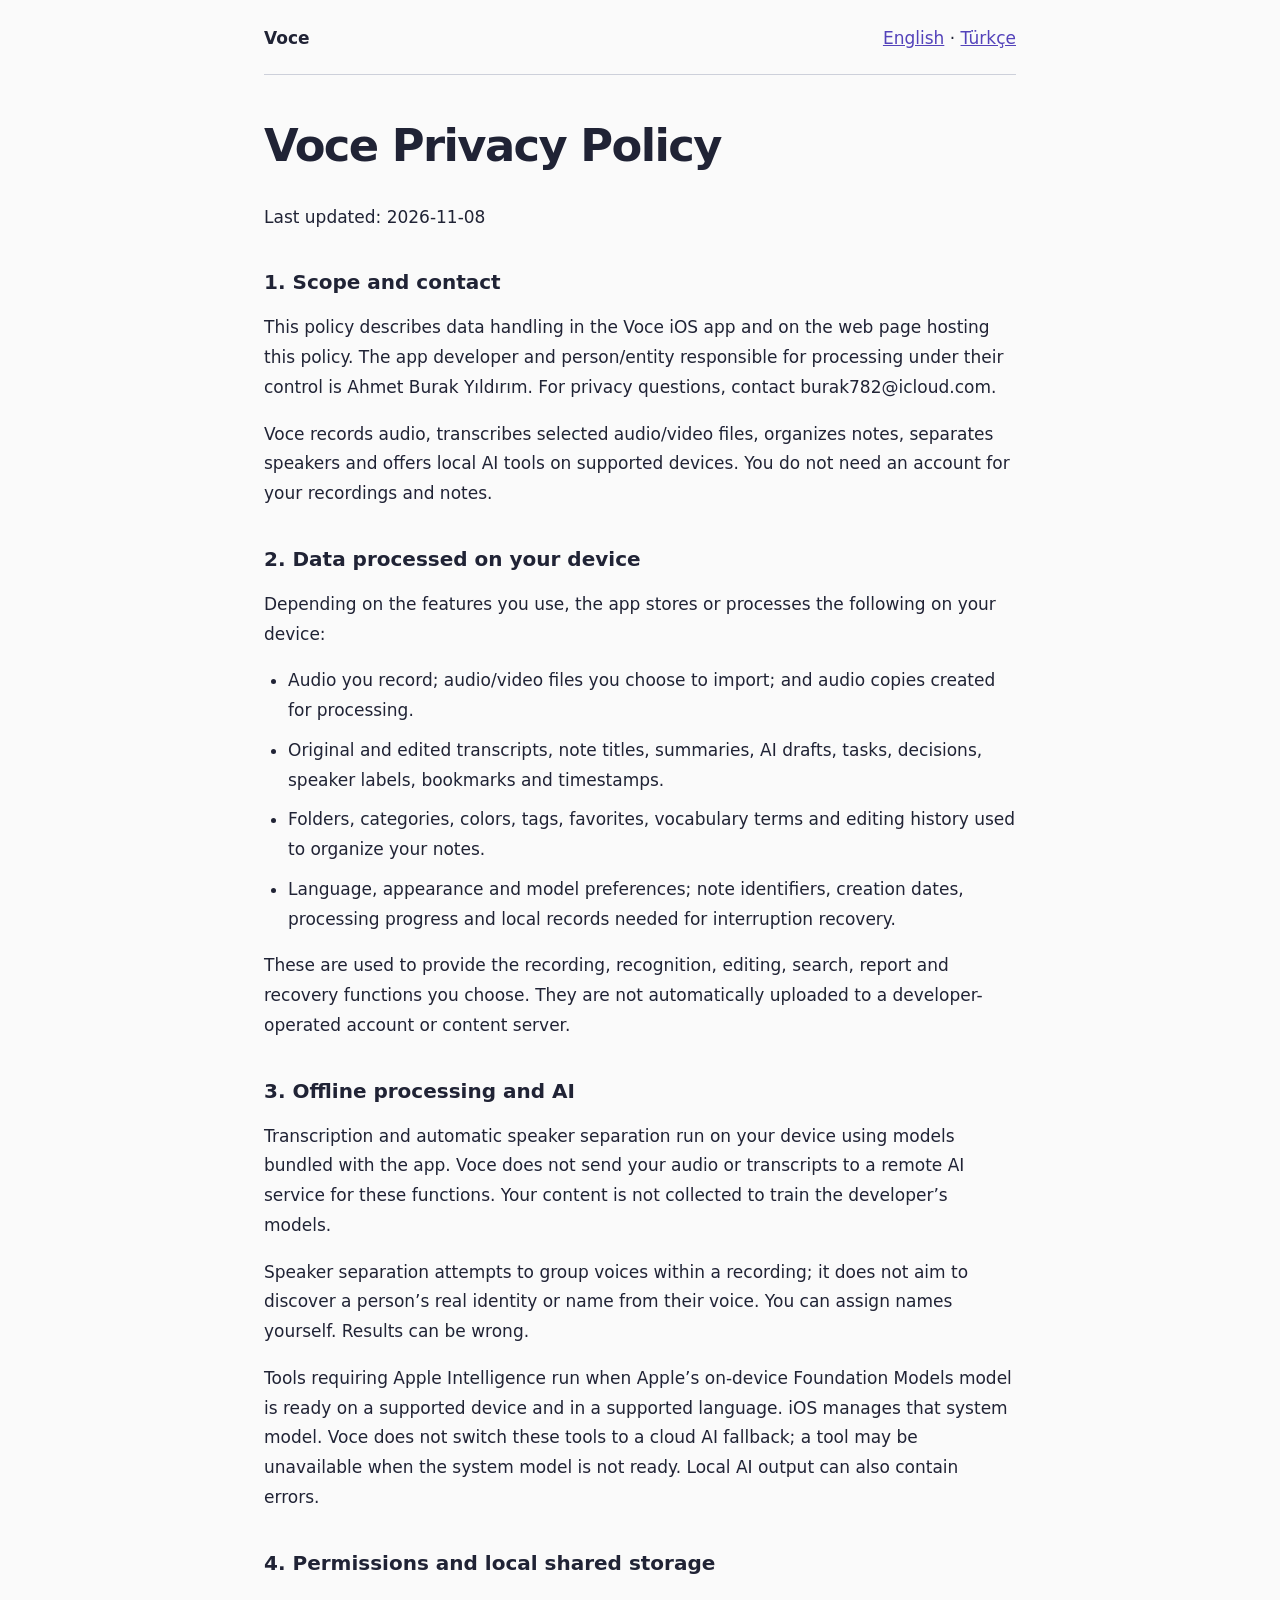
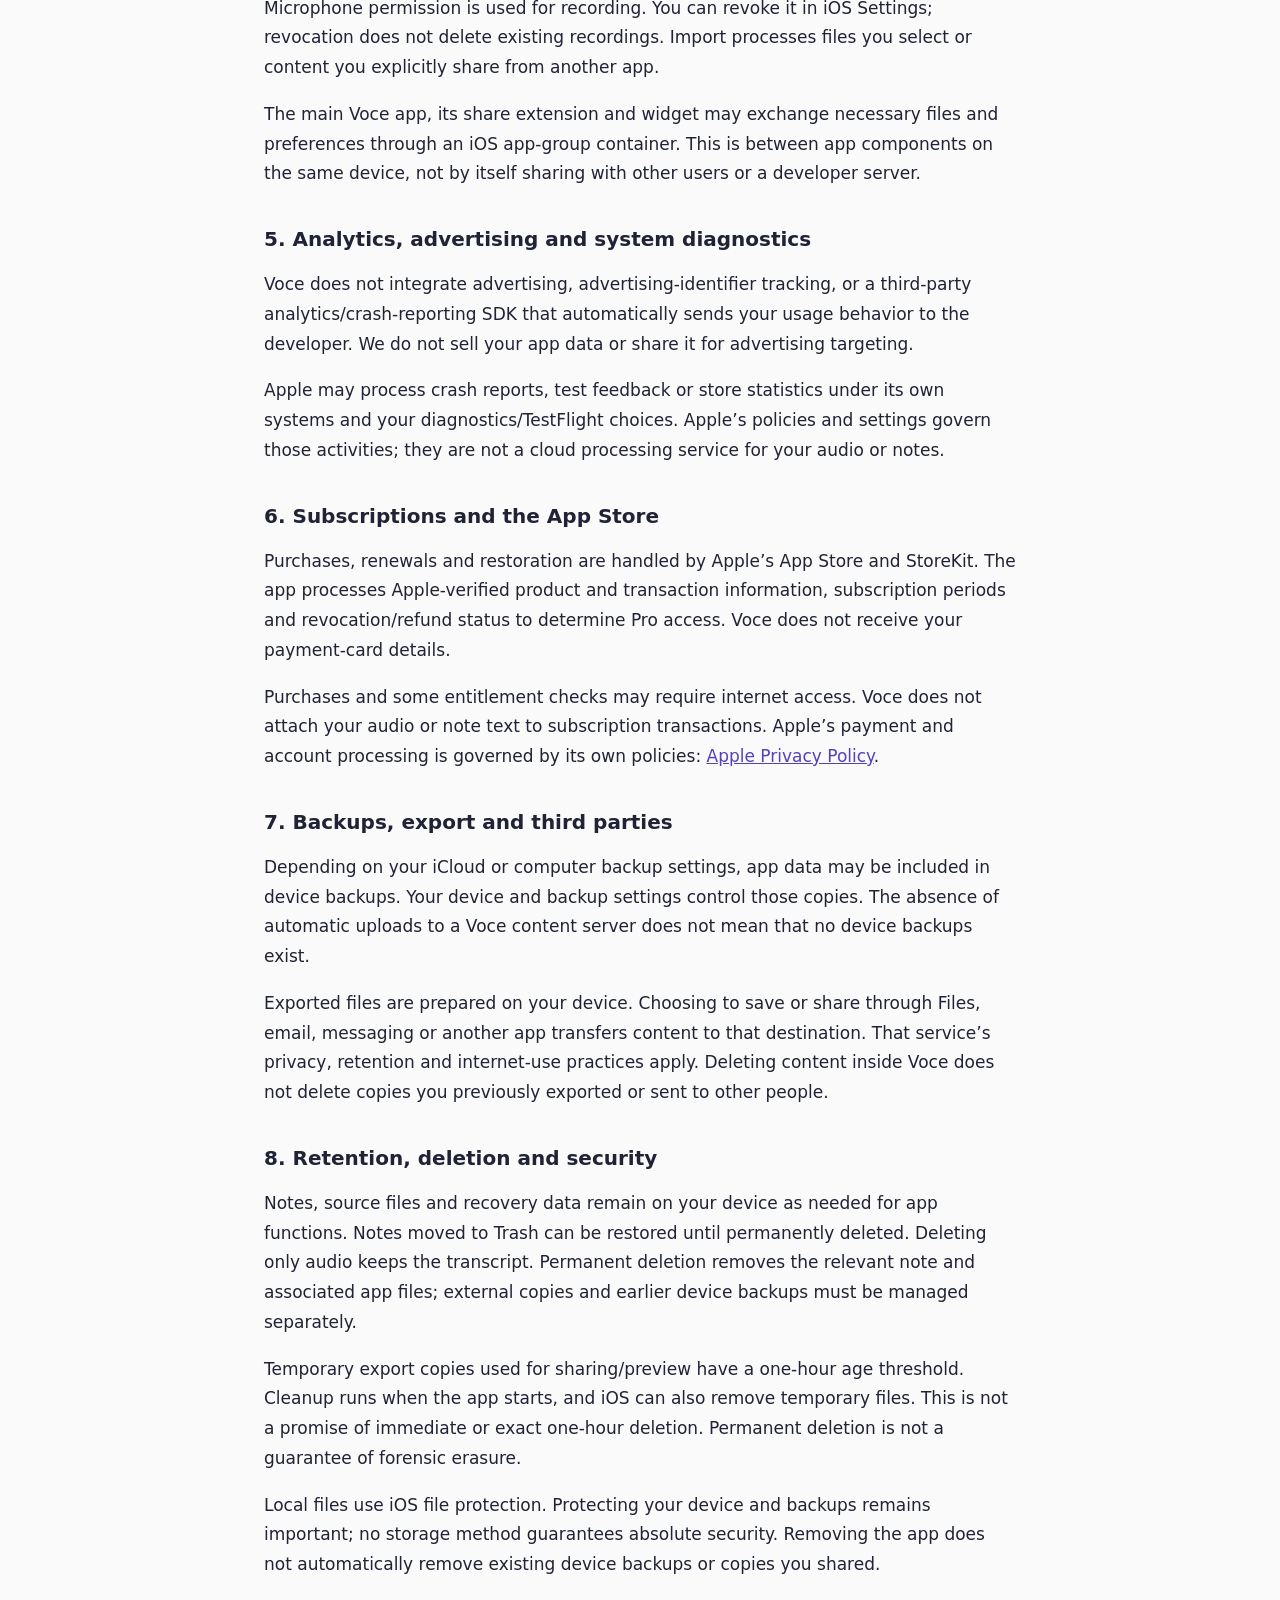
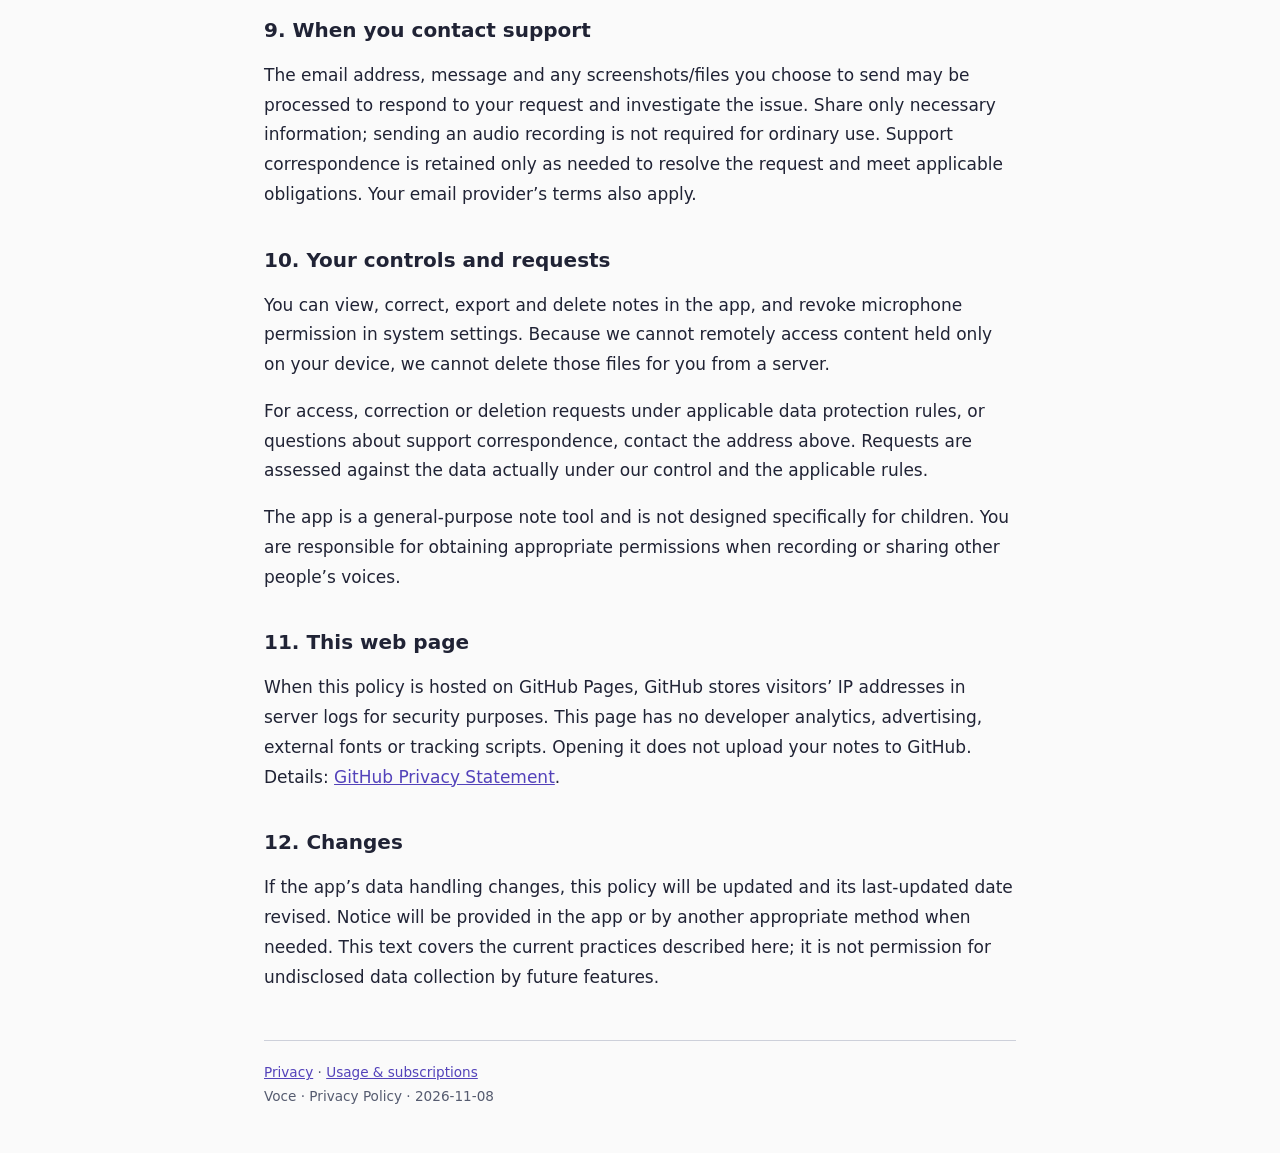
==== privacy/index.html @ bae1aa43 "Serve the privacy policy at /privacy/. Co-authored-by: Cursor <cursoragent@cursor.com>" ====
<!doctype html>
<html lang="en">
<head>
<meta charset="utf-8">
<meta name="viewport" content="width=device-width, initial-scale=1">
<meta name="robots" content="index, follow">
<meta name="referrer" content="no-referrer">
<meta http-equiv="Content-Security-Policy" content="default-src 'none'; style-src 'self'; base-uri 'none'; form-action 'none'">
<title>Voce · Privacy Policy</title>
<link rel="stylesheet" href="../style.css">
</head>
<body>
<header><a href="#policy">Voce</a><nav aria-label="Language"><a href="../privacy/index.html" lang="en" hreflang="en">English</a> · <a href="../tr/privacy/index.html" lang="tr" hreflang="tr">Türkçe</a></nav></header>

<main id="policy"><h1>Voce Privacy Policy</h1>
<p>Last updated: 2026-11-08</p>
<h2>1. Scope and contact</h2>
<p>This policy describes data handling in the Voce iOS app and on the web page hosting this policy. The app developer and person/entity responsible for processing under their control is Ahmet Burak Yıldırım. For privacy questions, contact burak782@icloud.com.</p>
<p>Voce records audio, transcribes selected audio/video files, organizes notes, separates speakers and offers local AI tools on supported devices. You do not need an account for your recordings and notes.</p>
<h2>2. Data processed on your device</h2>
<p>Depending on the features you use, the app stores or processes the following on your device:</p>
<ul>
<li>Audio you record; audio/video files you choose to import; and audio copies created for processing.</li>
<li>Original and edited transcripts, note titles, summaries, AI drafts, tasks, decisions, speaker labels, bookmarks and timestamps.</li>
<li>Folders, categories, colors, tags, favorites, vocabulary terms and editing history used to organize your notes.</li>
<li>Language, appearance and model preferences; note identifiers, creation dates, processing progress and local records needed for interruption recovery.</li>
</ul>
<p>These are used to provide the recording, recognition, editing, search, report and recovery functions you choose. They are not automatically uploaded to a developer-operated account or content server.</p>
<h2>3. Offline processing and AI</h2>
<p>Transcription and automatic speaker separation run on your device using models bundled with the app. Voce does not send your audio or transcripts to a remote AI service for these functions. Your content is not collected to train the developer’s models.</p>
<p>Speaker separation attempts to group voices within a recording; it does not aim to discover a person’s real identity or name from their voice. You can assign names yourself. Results can be wrong.</p>
<p>Tools requiring Apple Intelligence run when Apple’s on-device Foundation Models model is ready on a supported device and in a supported language. iOS manages that system model. Voce does not switch these tools to a cloud AI fallback; a tool may be unavailable when the system model is not ready. Local AI output can also contain errors.</p>
<h2>4. Permissions and local shared storage</h2>
<p>Microphone permission is used for recording. You can revoke it in iOS Settings; revocation does not delete existing recordings. Import processes files you select or content you explicitly share from another app.</p>
<p>The main Voce app, its share extension and widget may exchange necessary files and preferences through an iOS app-group container. This is between app components on the same device, not by itself sharing with other users or a developer server.</p>
<h2>5. Analytics, advertising and system diagnostics</h2>
<p>Voce does not integrate advertising, advertising-identifier tracking, or a third-party analytics/crash-reporting SDK that automatically sends your usage behavior to the developer. We do not sell your app data or share it for advertising targeting.</p>
<p>Apple may process crash reports, test feedback or store statistics under its own systems and your diagnostics/TestFlight choices. Apple’s policies and settings govern those activities; they are not a cloud processing service for your audio or notes.</p>
<h2>6. Subscriptions and the App Store</h2>
<p>Purchases, renewals and restoration are handled by Apple’s App Store and StoreKit. The app processes Apple-verified product and transaction information, subscription periods and revocation/refund status to determine Pro access. Voce does not receive your payment-card details.</p>
<p>Purchases and some entitlement checks may require internet access. Voce does not attach your audio or note text to subscription transactions. Apple’s payment and account processing is governed by its own policies: <a href="https://www.apple.com/legal/privacy/">Apple Privacy Policy</a>.</p>
<h2>7. Backups, export and third parties</h2>
<p>Depending on your iCloud or computer backup settings, app data may be included in device backups. Your device and backup settings control those copies. The absence of automatic uploads to a Voce content server does not mean that no device backups exist.</p>
<p>Exported files are prepared on your device. Choosing to save or share through Files, email, messaging or another app transfers content to that destination. That service’s privacy, retention and internet-use practices apply. Deleting content inside Voce does not delete copies you previously exported or sent to other people.</p>
<h2>8. Retention, deletion and security</h2>
<p>Notes, source files and recovery data remain on your device as needed for app functions. Notes moved to Trash can be restored until permanently deleted. Deleting only audio keeps the transcript. Permanent deletion removes the relevant note and associated app files; external copies and earlier device backups must be managed separately.</p>
<p>Temporary export copies used for sharing/preview have a one-hour age threshold. Cleanup runs when the app starts, and iOS can also remove temporary files. This is not a promise of immediate or exact one-hour deletion. Permanent deletion is not a guarantee of forensic erasure.</p>
<p>Local files use iOS file protection. Protecting your device and backups remains important; no storage method guarantees absolute security. Removing the app does not automatically remove existing device backups or copies you shared.</p>
<h2>9. When you contact support</h2>
<p>The email address, message and any screenshots/files you choose to send may be processed to respond to your request and investigate the issue. Share only necessary information; sending an audio recording is not required for ordinary use. Support correspondence is retained only as needed to resolve the request and meet applicable obligations. Your email provider’s terms also apply.</p>
<h2>10. Your controls and requests</h2>
<p>You can view, correct, export and delete notes in the app, and revoke microphone permission in system settings. Because we cannot remotely access content held only on your device, we cannot delete those files for you from a server.</p>
<p>For access, correction or deletion requests under applicable data protection rules, or questions about support correspondence, contact the address above. Requests are assessed against the data actually under our control and the applicable rules.</p>
<p>The app is a general-purpose note tool and is not designed specifically for children. You are responsible for obtaining appropriate permissions when recording or sharing other people’s voices.</p>
<h2>11. This web page</h2>
<p>When this policy is hosted on GitHub Pages, GitHub stores visitors’ IP addresses in server logs for security purposes. This page has no developer analytics, advertising, external fonts or tracking scripts. Opening it does not upload your notes to GitHub. Details: <a href="https://docs.github.com/en/site-policy/privacy-policies/github-general-privacy-statement">GitHub Privacy Statement</a>.</p>
<h2>12. Changes</h2>
<p>If the app’s data handling changes, this policy will be updated and its last-updated date revised. Notice will be provided in the app or by another appropriate method when needed. This text covers the current practices described here; it is not permission for undisclosed data collection by future features.</p></main>
<footer><a href="../privacy/index.html">Privacy</a> · <a href="../terms/index.html">Usage & subscriptions</a><br>Voce · Privacy Policy · 2026-11-08</footer>
</body>
</html>
---- style.css ----
html{color-scheme:light dark;scroll-behavior:auto}*{box-sizing:border-box}body{max-width:800px;margin:auto;padding:24px;color:#202335;background:#fafafa;font:17px/1.75 system-ui,-apple-system,sans-serif}header{display:flex;justify-content:space-between;gap:20px;flex-wrap:wrap;border-bottom:1px solid #cdd0da;padding-bottom:20px}header>a{font-weight:750;text-decoration:none;color:inherit}a{color:#5342ba;overflow-wrap:anywhere}a:focus-visible{outline:3px solid #8471ef;outline-offset:4px}h1{font-size:clamp(1.9rem,5vw,2.8rem);line-height:1.2;letter-spacing:-.035em;margin-top:44px}h2{font-size:1.25rem;line-height:1.4;margin-top:36px}p,li{overflow-wrap:anywhere}li+li{margin-top:10px}ul{padding-left:24px}aside{border:1px solid #b56500;background:#fff1d8;padding:16px;border-radius:12px;margin-top:24px;color:#663b00}footer{border-top:1px solid #cdd0da;margin-top:48px;padding:20px 0;font-size:.85rem;color:#555b6f}@media(prefers-color-scheme:dark){body{background:#14111e;color:#eeeaf5}a{color:#bfaaff}header,footer{border-color:#433c53}footer{color:#bab1ca}aside{background:#332718;color:#ffe0ae}}
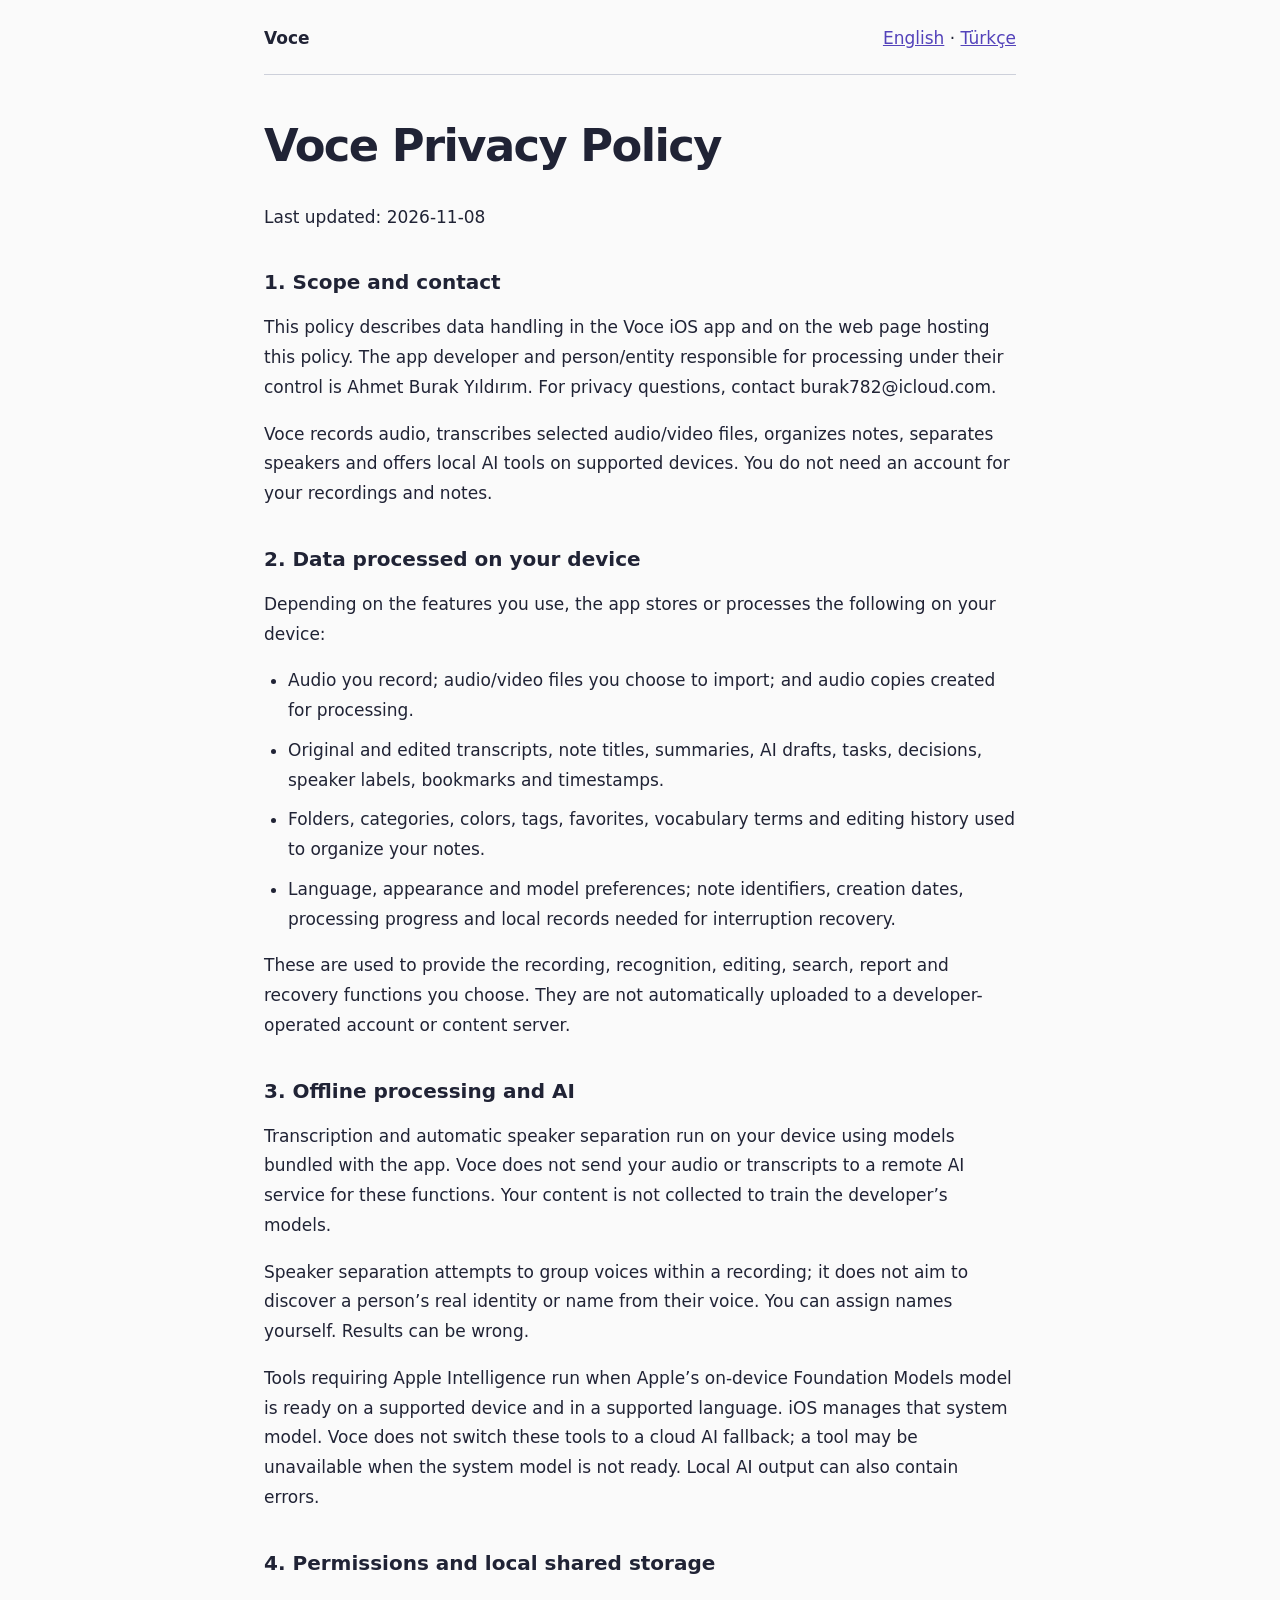
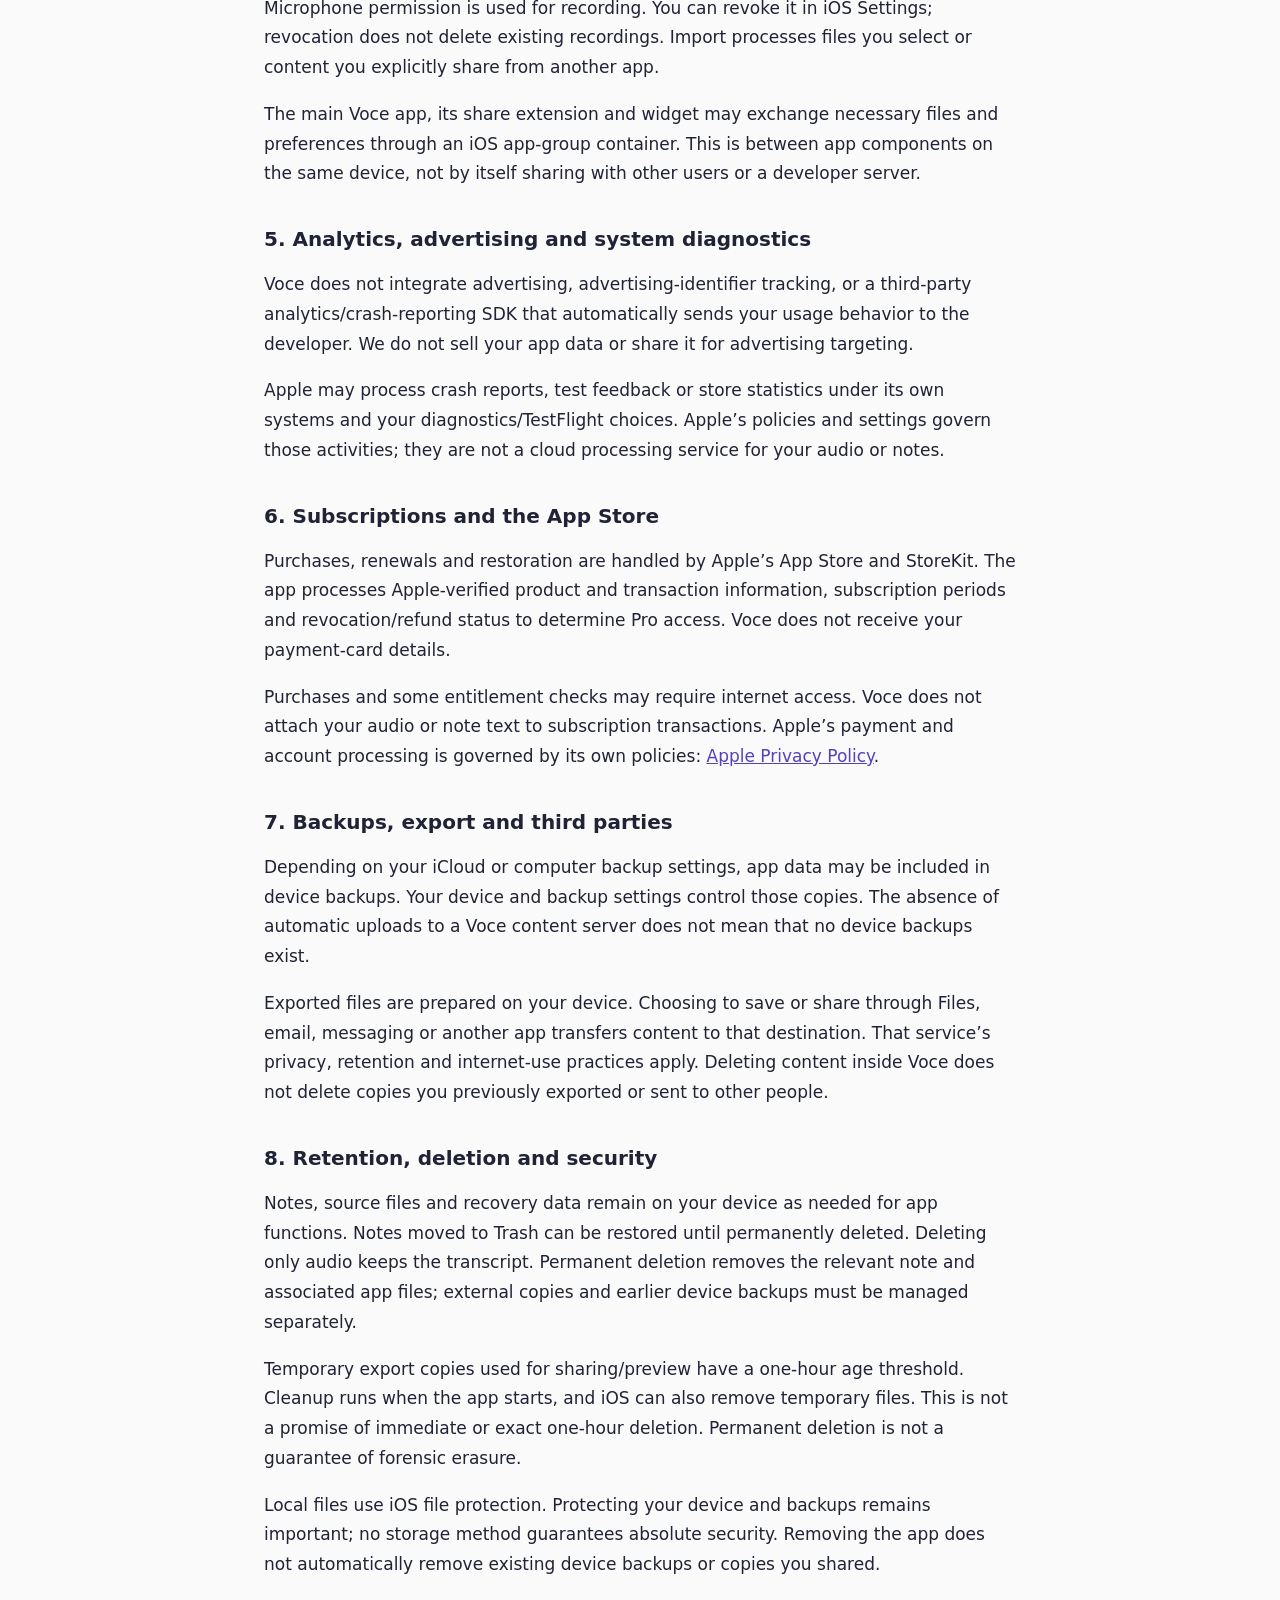
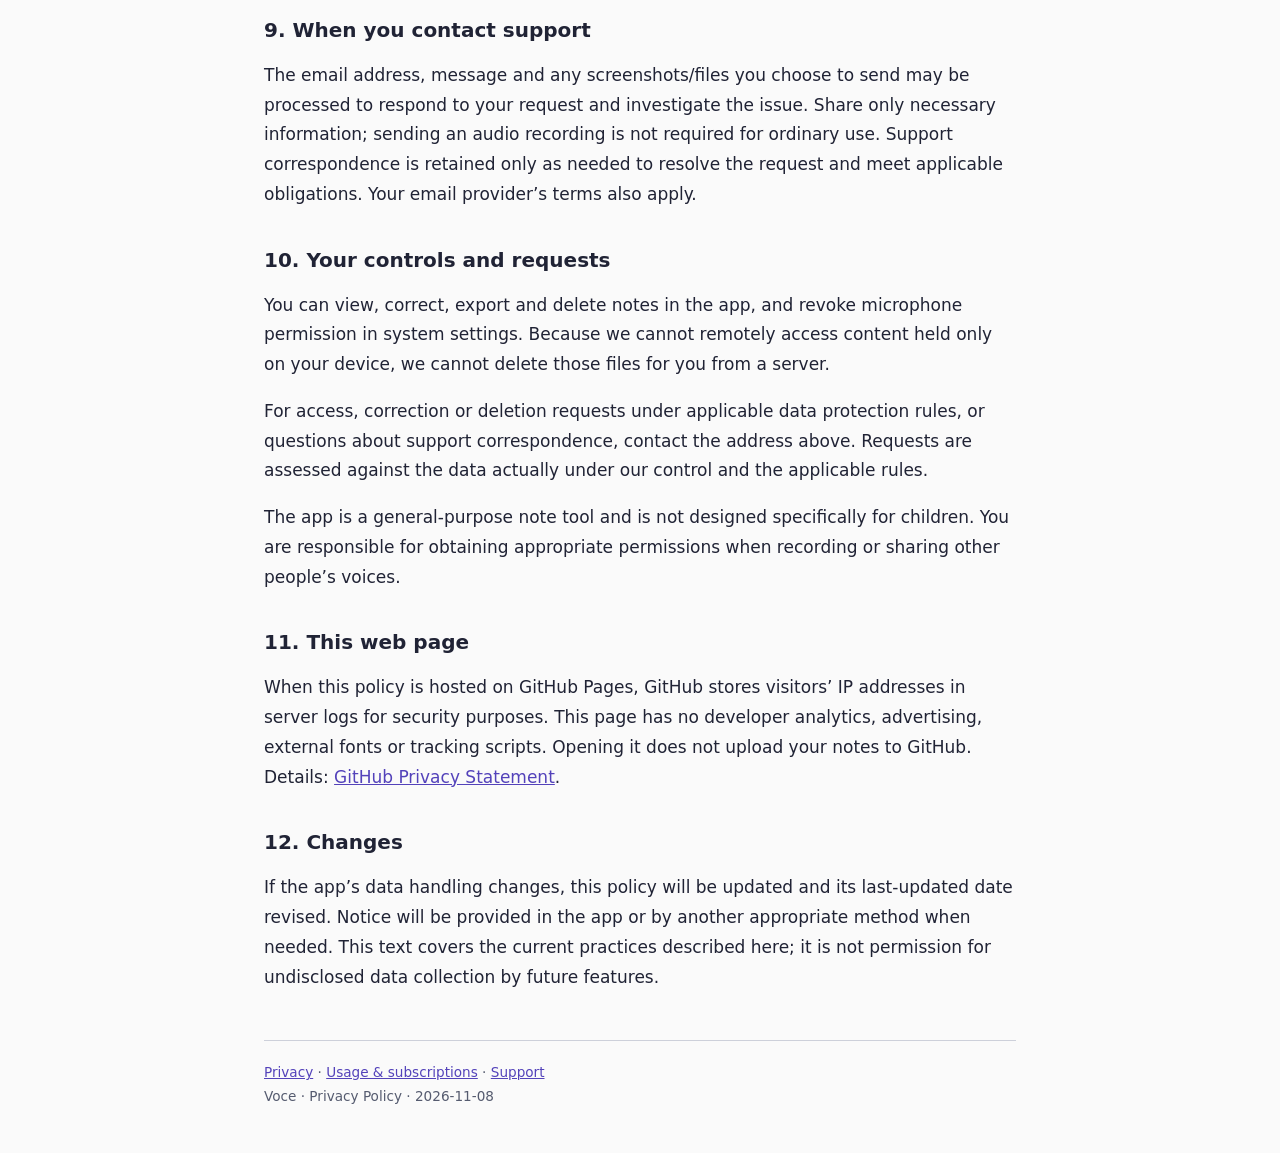
==== commit 74fd9b15: "Add bilingual support page and footer links Co-Authored-By: Claude Opus 5.5 <noreply@anthropic.com>" ====
--- a/privacy/index.html
+++ b/privacy/index.html
@@ -56,6 +56,6 @@
 <p>When this policy is hosted on GitHub Pages, GitHub stores visitors’ IP addresses in server logs for security purposes. This page has no developer analytics, advertising, external fonts or tracking scripts. Opening it does not upload your notes to GitHub. Details: <a href="https://docs.github.com/en/site-policy/privacy-policies/github-general-privacy-statement">GitHub Privacy Statement</a>.</p>
 <h2>12. Changes</h2>
 <p>If the app’s data handling changes, this policy will be updated and its last-updated date revised. Notice will be provided in the app or by another appropriate method when needed. This text covers the current practices described here; it is not permission for undisclosed data collection by future features.</p></main>
-<footer><a href="../privacy/index.html">Privacy</a> · <a href="../terms/index.html">Usage & subscriptions</a><br>Voce · Privacy Policy · 2026-11-08</footer>
+<footer><a href="../privacy/index.html">Privacy</a> · <a href="../terms/index.html">Usage & subscriptions</a> · <a href="../support/index.html">Support</a><br>Voce · Privacy Policy · 2026-11-08</footer>
 </body>
 </html>
